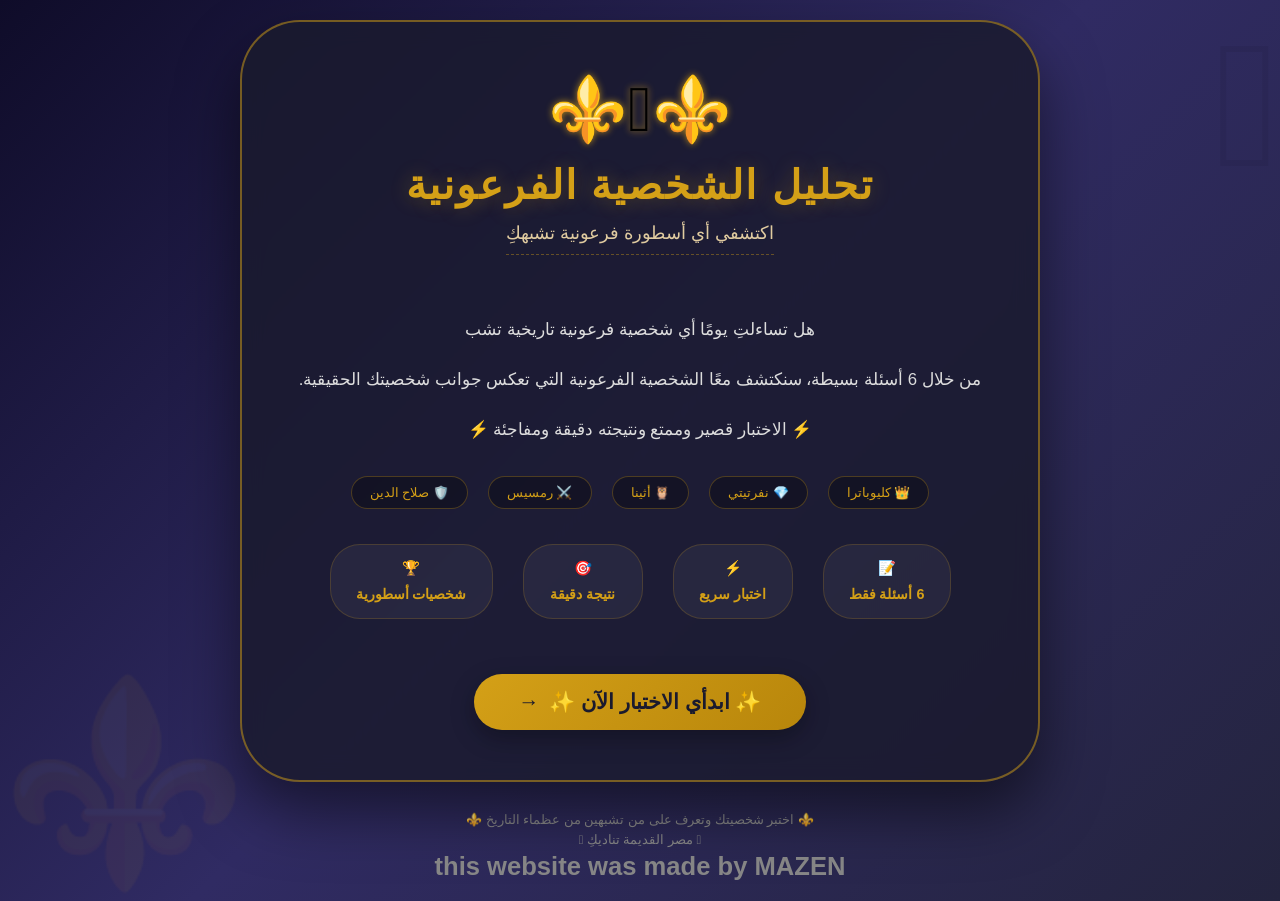
==== index.html @ 69eb9c25 "Add files via upload initial commit" ====
<!-- ============================================ -->
<!-- ملف: landing.html -->
<!-- صفحة الهبوط الرئيسية (Landing Page) -->
<!-- ============================================ -->
<!DOCTYPE html>
<html lang="ar" dir="rtl">

<head>
    <meta charset="UTF-8">
    <meta name="viewport" content="width=device-width, initial-scale=1.0, user-scalable=yes">
    <meta name="description" content="اختبار تحليل الشخصية الفرعونية - اكتشف أي شخصية فرعونية تشبهك من خلال 6 أسئلة بسيطة">
    <title>تحليل الشخصية الفرعونية | اكتشف شخصيتك الحقيقية</title>
    <link rel="stylesheet" href="style-landing.css">
</head>

<body>

    <div class="landing-container">
        <div class="landing-card">
            
            <div class="crown-icon">⚜️𓋹⚜️</div>
            
            <h1>تحليل الشخصية الفرعونية</h1>
            <div class="subtitle">اكتشفي أي أسطورة فرعونية تشبهكِ</div>
            
            <div class="description">
                <p>هل تساءلتِ يومًا أي شخصية فرعونية تاريخية تشبهكِ في صفاتك وتفكيرك وسلوكك؟</p>
                <p>من خلال 6 أسئلة بسيطة، سنكتشف معًا الشخصية الفرعونية التي تعكس جوانب شخصيتك الحقيقية.</p>
                <p>⚡ الاختبار قصير وممتع ونتيجته دقيقة ومفاجئة ⚡</p>
            </div>
            
            <!-- معاينة سريعة لبعض الشخصيات -->
            <div class="characters-preview">
                <div class="char-preview">👑 كليوباترا</div>
                <div class="char-preview">💎 نفرتيتي</div>
                <div class="char-preview">🦉 أثينا</div>
                <div class="char-preview">⚔️ رمسيس</div>
                <div class="char-preview">🛡️ صلاح الدين</div>
            </div>
            
            <!-- ميزات اللعبة -->
            <div class="features">
                <div class="feature">
                    <span class="feature-icon">📝</span>
                    <span>6 أسئلة فقط</span>
                </div>
                <div class="feature">
                    <span class="feature-icon">⚡</span>
                    <span>اختبار سريع</span>
                </div>
                <div class="feature">
                    <span class="feature-icon">🎯</span>
                    <span>نتيجة دقيقة</span>
                </div>
                <div class="feature">
                    <span class="feature-icon">🏆</span>
                    <span>شخصيات أسطورية</span>
                </div>
            </div>
            
            <!-- زر البدء -->
            <button class="start-btn" id="startButton">
                ✨ ابدأي الاختبار الآن ✨
                <span>→</span>
            </button>
            
        </div>
        
        <div class="landing-footer">
            <p>⚜️ اختبر شخصيتك وتعرف على من تشبهين من عظماء التاريخ ⚜️</p>
            <p>𓋹 مصر القديمة تناديكِ 𓋹</p>

            <h1>this website was made by MAZEN </h1>
        </div>
    </div>

    <script src="script-landing.js"></script>
</body>

</html>
---- style-landing.css ----
/* ============================================ */
/* ملف: style-landing.css */
/* أنماط صفحة الهبوط (Landing Page) */
/* ============================================ */

* {
    margin: 0;
    padding: 0;
    box-sizing: border-box;
}

body {
    font-family: 'Segoe UI', 'Tahoma', 'Geneva', 'Verdana', sans-serif;
    min-height: 100vh;
    background: linear-gradient(135deg, #0f0c29 0%, #302b63 50%, #24243e 100%);
    display: flex;
    justify-content: center;
    align-items: center;
    padding: 20px;
    position: relative;
    overflow-x: hidden;
}

/* خلفية زخارف فرعونية متحركة */
body::before {
    content: "⚜️";
    position: absolute;
    font-size: 200px;
    opacity: 0.05;
    bottom: 0;
    left: 0;
    pointer-events: none;
}

body::after {
    content: "𓋹";
    position: absolute;
    font-size: 180px;
    opacity: 0.05;
    top: 0;
    right: 0;
    pointer-events: none;
}

/* الحاوية الرئيسية */
.landing-container {
    max-width: 800px;
    width: 100%;
    margin: 0 auto;
    animation: fadeInUp 0.8s ease-out;
}

@keyframes fadeInUp {
    from {
        opacity: 0;
        transform: translateY(40px);
    }
    to {
        opacity: 1;
        transform: translateY(0);
    }
}

/* البطاقة الرئيسية */
.landing-card {
    background: rgba(26, 26, 46, 0.85);
    backdrop-filter: blur(12px);
    border-radius: 60px;
    padding: 50px 40px;
    text-align: center;
    border: 2px solid rgba(212, 160, 23, 0.5);
    box-shadow: 0 30px 60px rgba(0, 0, 0, 0.5);
    transition: transform 0.3s ease, box-shadow 0.3s ease;
}

.landing-card:hover {
    transform: translateY(-5px);
    box-shadow: 0 40px 80px rgba(0, 0, 0, 0.6);
    border-color: rgba(212, 160, 23, 0.8);
}

/* التاج/الرمز العلوي */
.crown-icon {
    font-size: 4rem;
    margin-bottom: 15px;
    animation: float 3s ease-in-out infinite;
}

@keyframes float {
    0%, 100% { transform: translateY(0); }
    50% { transform: translateY(-10px); }
}

/* العنوان الرئيسي */
.landing-card h1 {
    font-size: 2.5rem;
    color: #d4a017;
    margin-bottom: 15px;
    font-weight: 800;
    letter-spacing: 2px;
    text-shadow: 0 0 20px rgba(212, 160, 23, 0.3);
}

/* العبارة الفرعية */
.subtitle {
    font-size: 1.1rem;
    color: #e0cba0;
    margin-bottom: 30px;
    border-bottom: 1px dashed rgba(212, 160, 23, 0.4);
    display: inline-block;
    padding-bottom: 10px;
}

/* وصف اللعبة */
.description {
    text-align: center;
    margin: 30px 0;
    line-height: 1.8;
}

.description p {
    color: #ddd;
    font-size: 1.05rem;
    margin-bottom: 20px;
}

/* ميزات اللعبة */
.features {
    display: flex;
    justify-content: center;
    gap: 30px;
    flex-wrap: wrap;
    margin: 35px 0;
}

.feature {
    background: rgba(255, 255, 255, 0.05);
    border-radius: 30px;
    padding: 15px 25px;
    text-align: center;
    min-width: 120px;
    transition: all 0.3s;
    border: 1px solid rgba(212, 160, 23, 0.2);
}

.feature:hover {
    background: rgba(212, 160, 23, 0.1);
    transform: translateY(-3px);
    border-color: rgba(212, 160, 23, 0.5);
}

.feature-icon {
    font-size: 2rem;
    margin-bottom: 8px;
    display: block;
}

.feature span {
    color: #d4a017;
    font-weight: bold;
    font-size: 0.9rem;
}

/* زر البدء */
.start-btn {
    background: linear-gradient(135deg, #d4a017, #b8860b);
    border: none;
    padding: 16px 45px;
    font-size: 1.3rem;
    font-weight: bold;
    color: #1a1a2e;
    border-radius: 60px;
    cursor: pointer;
    transition: all 0.3s ease;
    margin-top: 20px;
    font-family: inherit;
    box-shadow: 0 8px 25px rgba(0, 0, 0, 0.3);
    display: inline-flex;
    align-items: center;
    gap: 10px;
}

.start-btn:hover {
    transform: scale(1.05);
    background: linear-gradient(135deg, #e6b422, #c4940a);
    box-shadow: 0 12px 35px rgba(212, 160, 23, 0.4);
}

.start-btn:active {
    transform: scale(0.98);
}

/* تذييل الصفحة */
.landing-footer {
    margin-top: 30px;
    font-size: 0.8rem;
    color: #888;
    text-align: center;
}

.landing-footer p {
    margin: 5px 0;
}

/* الشخصيات المصغرة */
.characters-preview {
    display: flex;
    justify-content: center;
    gap: 20px;
    margin: 30px 0 20px;
    flex-wrap: wrap;
}

.char-preview {
    background: rgba(0, 0, 0, 0.3);
    border-radius: 50px;
    padding: 8px 18px;
    font-size: 0.8rem;
    color: #d4a017;
    display: inline-flex;
    align-items: center;
    gap: 8px;
    border: 1px solid rgba(212, 160, 23, 0.3);
}

/* responsive */
@media (max-width: 600px) {
    .landing-card {
        padding: 35px 25px;
    }
    
    .landing-card h1 {
        font-size: 1.8rem;
    }
    
    .description p {
        font-size: 0.95rem;
    }
    
    .features {
        gap: 15px;
    }
    
    .feature {
        padding: 10px 18px;
        min-width: 90px;
    }
    
    .start-btn {
        padding: 12px 30px;
        font-size: 1.1rem;
    }
    
    .char-preview {
        font-size: 0.7rem;
        padding: 5px 12px;
    }
}
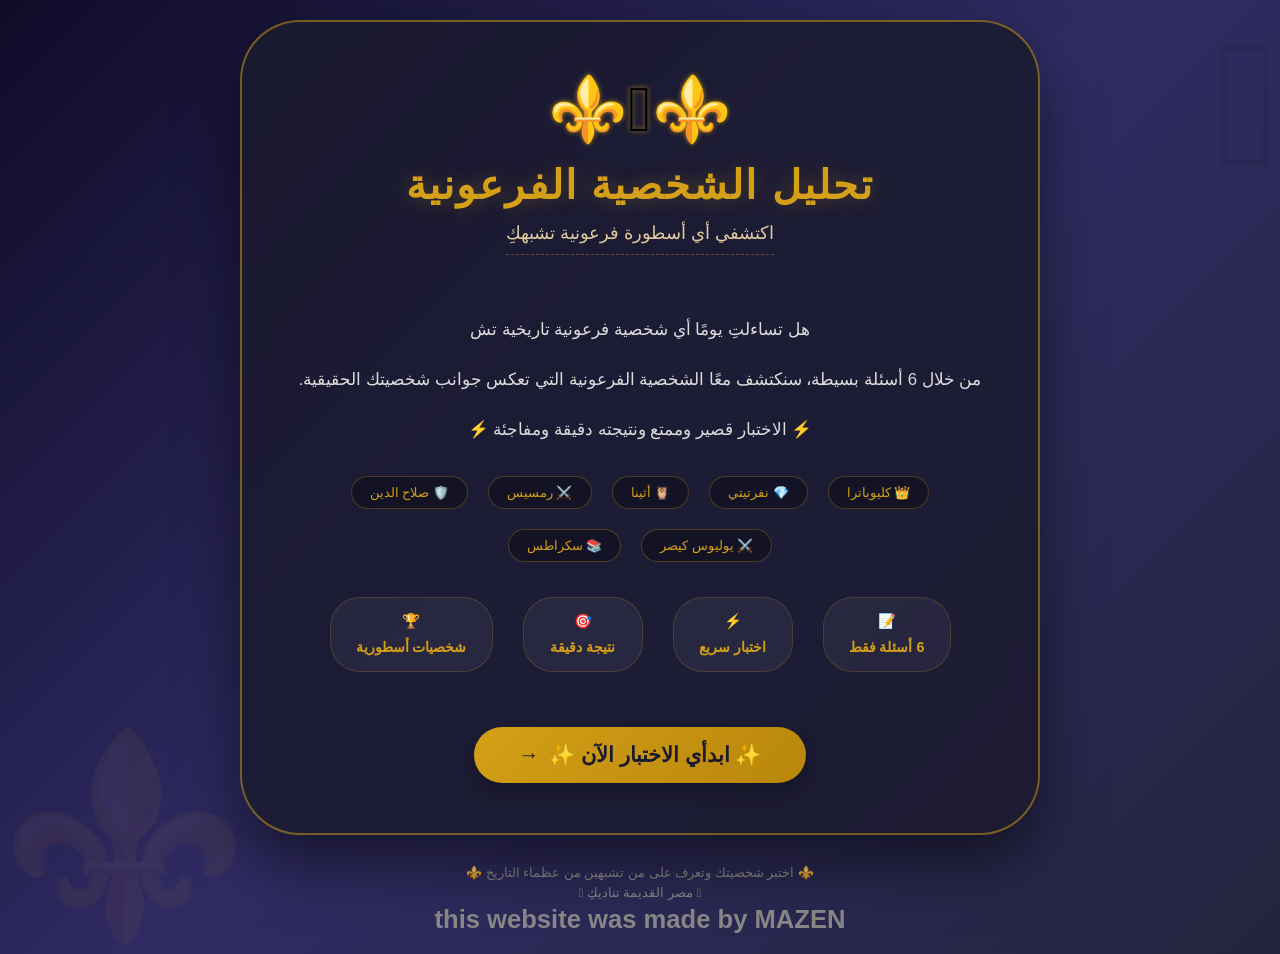
==== commit af6b2dce: "Add files via upload 2nd version fix index missing characters" ====
--- a/index.html
+++ b/index.html
@@ -36,6 +36,9 @@
                 <div class="char-preview">🦉 أثينا</div>
                 <div class="char-preview">⚔️ رمسيس</div>
                 <div class="char-preview">🛡️ صلاح الدين</div>
+                <div class="char-preview">⚔️ يوليوس كيصر</div>
+                <div class="char-preview">📚 سكراطس</div>
+
             </div>
             
             <!-- ميزات اللعبة -->
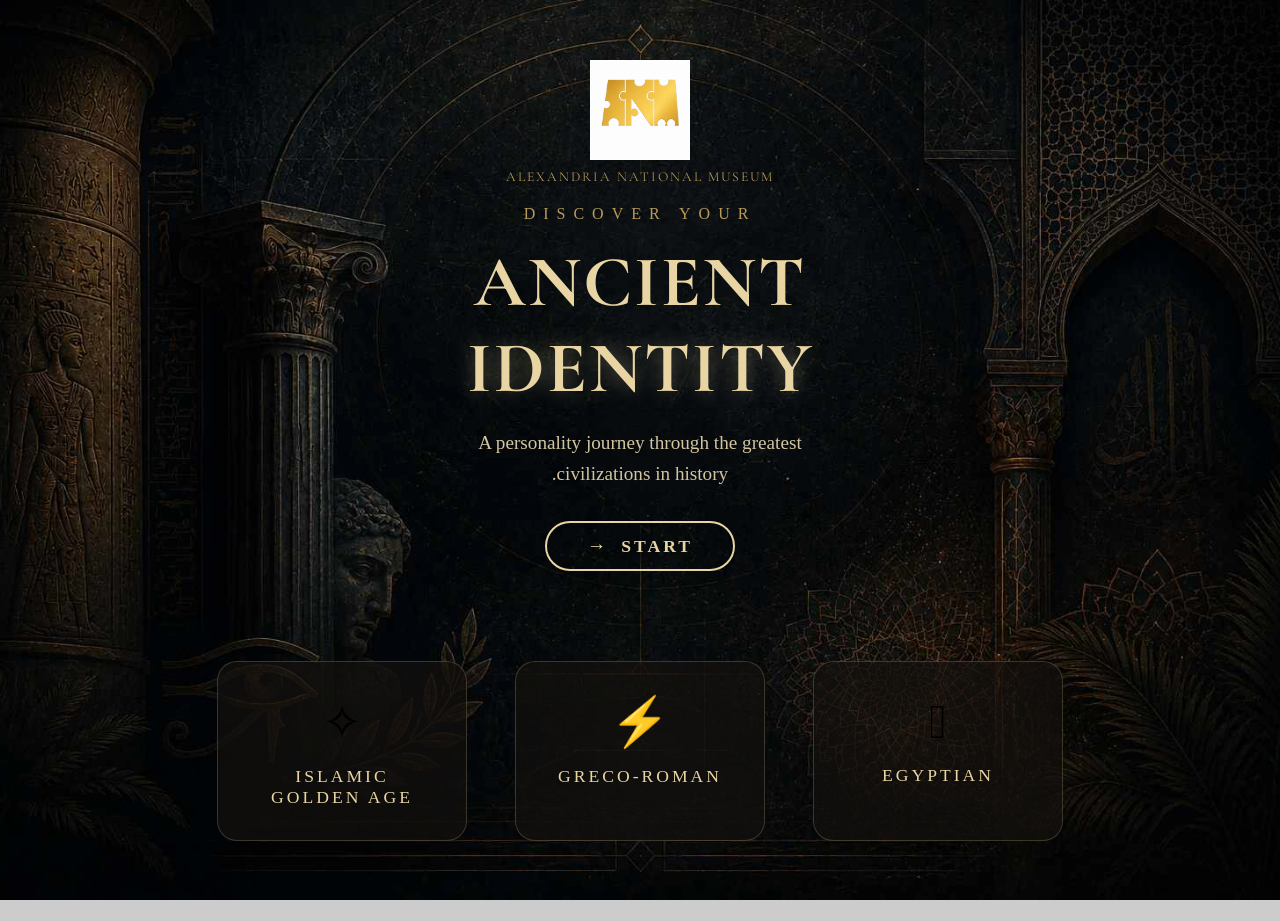
==== commit acaea8cc: "Add files via upload final product" ====
--- a/index.html
+++ b/index.html
@@ -1,81 +1,67 @@
-<!-- ============================================ -->
-<!-- ملف: landing.html -->
-<!-- صفحة الهبوط الرئيسية (Landing Page) -->
-<!-- ============================================ -->
 <!DOCTYPE html>
-<html lang="ar" dir="rtl">
+<html lang="en" dir="rtl">
 
 <head>
     <meta charset="UTF-8">
     <meta name="viewport" content="width=device-width, initial-scale=1.0, user-scalable=yes">
-    <meta name="description" content="اختبار تحليل الشخصية الفرعونية - اكتشف أي شخصية فرعونية تشبهك من خلال 6 أسئلة بسيطة">
-    <title>تحليل الشخصية الفرعونية | اكتشف شخصيتك الحقيقية</title>
+    <title>Ancient Identity | Discover Your Ancient Personality</title>
     <link rel="stylesheet" href="style-landing.css">
+    <link
+        href="https://fonts.googleapis.com/css2?family=Cinema+Decorative:wght@400;700;900&family=Cormorant+Garamond:wght@300;400;500;600;700&display=swap"
+        rel="stylesheet">
 </head>
 
 <body>
 
-    <div class="landing-container">
-        <div class="landing-card">
-            
-            <div class="crown-icon">⚜️𓋹⚜️</div>
-            
-            <h1>تحليل الشخصية الفرعونية</h1>
-            <div class="subtitle">اكتشفي أي أسطورة فرعونية تشبهكِ</div>
-            
-            <div class="description">
-                <p>هل تساءلتِ يومًا أي شخصية فرعونية تاريخية تشبهكِ في صفاتك وتفكيرك وسلوكك؟</p>
-                <p>من خلال 6 أسئلة بسيطة، سنكتشف معًا الشخصية الفرعونية التي تعكس جوانب شخصيتك الحقيقية.</p>
-                <p>⚡ الاختبار قصير وممتع ونتيجته دقيقة ومفاجئة ⚡</p>
+    <!-- Hero Section -->
+    <section class="hero">
+        <div class="hero-overlay"></div>
+        
+        <!-- Logo Section - Appears at the very top with text below -->
+        <div class="logo-container">
+            <div class="logo-wrapper">
+                <img src="logo.png" alt="Ancient Identity Logo" class="site-logo" id="siteLogo">
             </div>
-            
-            <!-- معاينة سريعة لبعض الشخصيات -->
-            <div class="characters-preview">
-                <div class="char-preview">👑 كليوباترا</div>
-                <div class="char-preview">💎 نفرتيتي</div>
-                <div class="char-preview">🦉 أثينا</div>
-                <div class="char-preview">⚔️ رمسيس</div>
-                <div class="char-preview">🛡️ صلاح الدين</div>
-                <div class="char-preview">⚔️ يوليوس كيصر</div>
-                <div class="char-preview">📚 سكراطس</div>
-
+            <div class="museum-text">
+                <p>Alexandria National Museum</p>
             </div>
-            
-            <!-- ميزات اللعبة -->
-            <div class="features">
-                <div class="feature">
-                    <span class="feature-icon">📝</span>
-                    <span>6 أسئلة فقط</span>
+        </div>
+        
+        <div class="hero-content">
+            <div class="hero-tagline">DISCOVER YOUR</div>
+            <h1 class="hero-title">
+                ANCIENT<br>
+                <span class="highlight">IDENTITY</span><br>
+            </h1>
+            <p class="hero-subtitle">
+                A personality journey through the greatest<br>
+                civilizations in history.
+            </p>
+            <button class="start-journey-btn" id="startJourneyBtn">
+                START <span class="arrow">→</span>
+            </button>
+        </div>
+        
+        <div class="civ-wrapper">
+            <div class="civ-container">
+                <div class="civ-card" data-civ="egyptian">
+                    <div class="civ-icon">𓋹</div>
+                    <h3>EGYPTIAN</h3>
+                    <div class="civ-glow"></div>
                 </div>
-                <div class="feature">
-                    <span class="feature-icon">⚡</span>
-                    <span>اختبار سريع</span>
+                <div class="civ-card" data-civ="greco">
+                    <div class="civ-icon">⚡</div>
+                    <h3>GRECO-ROMAN</h3>
+                    <div class="civ-glow"></div>
                 </div>
-                <div class="feature">
-                    <span class="feature-icon">🎯</span>
-                    <span>نتيجة دقيقة</span>
-                </div>
-                <div class="feature">
-                    <span class="feature-icon">🏆</span>
-                    <span>شخصيات أسطورية</span>
+                <div class="civ-card" data-civ="islamic">
+                    <div class="civ-icon">✧</div>
+                    <h3>ISLAMIC GOLDEN AGE</h3>
+                    <div class="civ-glow"></div>
                 </div>
             </div>
-            
-            <!-- زر البدء -->
-            <button class="start-btn" id="startButton">
-                ✨ ابدأي الاختبار الآن ✨
-                <span>→</span>
-            </button>
-            
         </div>
-        
-        <div class="landing-footer">
-            <p>⚜️ اختبر شخصيتك وتعرف على من تشبهين من عظماء التاريخ ⚜️</p>
-            <p>𓋹 مصر القديمة تناديكِ 𓋹</p>
-
-            <h1>this website was made by MAZEN </h1>
-        </div>
-    </div>
+    </section>
 
     <script src="script-landing.js"></script>
 </body>
--- a/style-landing.css
+++ b/style-landing.css
@@ -1,6 +1,5 @@
 /* ============================================ */
-/* ملف: style-landing.css */
-/* أنماط صفحة الهبوط (Landing Page) */
+/* style-landing.css - Updated Logo Section */
 /* ============================================ */
 
 * {
@@ -10,44 +9,148 @@
 }
 
 body {
-    font-family: 'Segoe UI', 'Tahoma', 'Geneva', 'Verdana', sans-serif;
+    background-image: url('background.jpg');
+    background-size: cover;
+    background-position: center center;
+    background-attachment: fixed;
+    background-repeat: no-repeat;
+    position: relative;
     min-height: 100vh;
-    background: linear-gradient(135deg, #0f0c29 0%, #302b63 50%, #24243e 100%);
+}
+
+Dark overlay for better text readability
+body::before {
+    content: "";
+    position: fixed;
+    top: 0;
+    left: 0;
+    width: 50%;
+    height: 50%;
+    background: rgba(0, 0, 0, 0.55);
+    z-index: 0;
+    pointer-events: none;
+}
+
+/* Responsive background scaling for all devices */
+@media (max-width: 768px) {
+    body {
+        background-size: cover;
+        background-position: center top;
+        background-attachment: scroll;
+    }
+}
+
+@media (max-width: 480px) {
+    body {
+        background-size: cover;
+        background-position: center center;
+    }
+}
+
+/* ===== Hero Section ===== */
+.hero {
+    min-height: 100vh;
+    display: flex;
+    flex-direction: column;
+    align-items: center;
+    justify-content: center;
+    text-align: center;
+    position: relative;
+    padding: 60px 20px 80px;
+    z-index: 1;
+}
+
+/* ===== Logo Container - At the very top ===== */
+.logo-container {
+    position: relative;
+    display: flex;
+    flex-direction: column;
+    align-items: center;
+    justify-content: center;
+    margin-bottom: 20px;
+    z-index: 10;
+}
+
+.logo-wrapper {
     display: flex;
     justify-content: center;
     align-items: center;
-    padding: 20px;
-    position: relative;
-    overflow-x: hidden;
-}
-
-/* خلفية زخارف فرعونية متحركة */
-body::before {
-    content: "⚜️";
+    margin-bottom: 8px;
+}
+
+.site-logo {
+    max-width: 100px;
+    width: auto;
+    height: auto;
+    transition: all 0.3s ease;
+    filter: drop-shadow(0 4px 15px rgba(0, 0, 0, 0.3));
+    /* Remove white background - make image transparent */
+    background: transparent;
+    display: block;
+}
+
+.museum-text {
+    text-align: center;
+}
+
+.museum-text p {
+    color: #b89a5a;
+    font-size: 0.85rem;
+    letter-spacing: 2px;
+    font-weight: 400;
+    font-family: 'Cormorant Garamond', serif;
+    margin: 0;
+    text-transform: uppercase;
+    text-shadow: 0 1px 3px rgba(0, 0, 0, 0.3);
+}
+
+/* Responsive logo sizing */
+@media (max-width: 768px) {
+    .site-logo {
+        max-width: 75px;
+    }
+    
+    .museum-text p {
+        font-size: 0.75rem;
+        letter-spacing: 1.5px;
+    }
+    
+    .hero {
+        padding-top: 50px;
+    }
+}
+
+@media (max-width: 480px) {
+    .site-logo {
+        max-width: 60px;
+    }
+    
+    .museum-text p {
+        font-size: 0.65rem;
+        letter-spacing: 1px;
+    }
+    
+    .hero {
+        padding-top: 40px;
+    }
+}
+
+.hero-overlay {
     position: absolute;
-    font-size: 200px;
-    opacity: 0.05;
-    bottom: 0;
+    top: 0;
     left: 0;
+    width: 100%;
+    height: 100%;
     pointer-events: none;
-}
-
-body::after {
-    content: "𓋹";
-    position: absolute;
-    font-size: 180px;
-    opacity: 0.05;
-    top: 0;
-    right: 0;
-    pointer-events: none;
-}
-
-/* الحاوية الرئيسية */
-.landing-container {
-    max-width: 800px;
-    width: 100%;
-    margin: 0 auto;
+    background: rgba(0, 0, 0, 0.2);
+}
+
+.hero-content {
+    position: relative;
+    z-index: 2;
+    max-width: 900px;
     animation: fadeInUp 0.8s ease-out;
+    margin-bottom: 60px;
 }
 
 @keyframes fadeInUp {
@@ -61,198 +164,292 @@
     }
 }
 
-/* البطاقة الرئيسية */
-.landing-card {
-    background: rgba(26, 26, 46, 0.85);
-    backdrop-filter: blur(12px);
-    border-radius: 60px;
-    padding: 50px 40px;
-    text-align: center;
-    border: 2px solid rgba(212, 160, 23, 0.5);
-    box-shadow: 0 30px 60px rgba(0, 0, 0, 0.5);
-    transition: transform 0.3s ease, box-shadow 0.3s ease;
-}
-
-.landing-card:hover {
-    transform: translateY(-5px);
-    box-shadow: 0 40px 80px rgba(0, 0, 0, 0.6);
-    border-color: rgba(212, 160, 23, 0.8);
-}
-
-/* التاج/الرمز العلوي */
-.crown-icon {
-    font-size: 4rem;
-    margin-bottom: 15px;
-    animation: float 3s ease-in-out infinite;
-}
-
-@keyframes float {
-    0%, 100% { transform: translateY(0); }
-    50% { transform: translateY(-10px); }
-}
-
-/* العنوان الرئيسي */
-.landing-card h1 {
-    font-size: 2.5rem;
-    color: #d4a017;
-    margin-bottom: 15px;
-    font-weight: 800;
+.hero-tagline {
+    font-size: 1rem;
+    letter-spacing: 8px;
+    color: #b89a5a;
+    margin-bottom: 1rem;
+    font-weight: 300;
+}
+
+.hero-title {
+    font-size: 4.5rem;
+    font-weight: 700;
+    line-height: 1.2;
+    margin-bottom: 1rem;
+    font-family: 'Cinema Decorative', 'Cormorant Garamond', serif;
     letter-spacing: 2px;
-    text-shadow: 0 0 20px rgba(212, 160, 23, 0.3);
-}
-
-/* العبارة الفرعية */
-.subtitle {
+    color: #e8d5a3;
+}
+
+.hero-title .highlight {
+    color: #e8d5a3;
+    text-shadow: 0 0 20px rgba(232, 213, 163, 0.4);
+    display: inline-block;
+}
+
+.hero-subtitle {
+    font-size: 1.2rem;
+    color: #d4c5a0;
+    margin-bottom: 2rem;
+    line-height: 1.6;
+}
+
+.start-journey-btn {
+    background: transparent;
+    border: 2px solid #e8d5a3;
+    color: #e8d5a3;
+    padding: 12px 40px;
     font-size: 1.1rem;
-    color: #e0cba0;
-    margin-bottom: 30px;
-    border-bottom: 1px dashed rgba(212, 160, 23, 0.4);
-    display: inline-block;
-    padding-bottom: 10px;
-}
-
-/* وصف اللعبة */
-.description {
-    text-align: center;
-    margin: 30px 0;
-    line-height: 1.8;
-}
-
-.description p {
-    color: #ddd;
-    font-size: 1.05rem;
-    margin-bottom: 20px;
-}
-
-/* ميزات اللعبة */
-.features {
+    font-weight: 600;
+    letter-spacing: 3px;
+    cursor: pointer;
+    transition: all 0.4s;
+    font-family: inherit;
+    display: inline-flex;
+    align-items: center;
+    gap: 12px;
+    border-radius: 100px;
+}
+
+.start-journey-btn:hover {
+    background: #e8d5a3;
+    color: #0a0a0a;
+    transform: translateY(-3px);
+    box-shadow: 0 10px 30px rgba(232, 213, 163, 0.2);
+}
+
+.start-journey-btn .arrow {
+    font-size: 1.2rem;
+    transition: transform 0.3s;
+}
+
+.start-journey-btn:hover .arrow {
+    transform: translateX(5px);
+}
+
+/* ===== Civilizations Wrapper ===== */
+.civ-wrapper {
+    position: relative;
+    z-index: 2;
+    width: 100%;
+    margin-top: 30px;
+    animation: fadeInUp 1s ease-out 0.2s both;
+}
+
+.civ-container {
     display: flex;
     justify-content: center;
-    gap: 30px;
+    gap: 3rem;
     flex-wrap: wrap;
-    margin: 35px 0;
-}
-
-.feature {
-    background: rgba(255, 255, 255, 0.05);
+    max-width: 1200px;
+    margin: 0 auto;
+}
+
+.civ-card {
+    background: rgba(20, 18, 15, 0.7);
+    backdrop-filter: blur(8px);
+    border: 1px solid rgba(232, 213, 163, 0.2);
+    border-radius: 20px;
+    padding: 2rem 2rem;
+    width: 250px;
+    text-align: center;
+    cursor: pointer;
+    transition: all 0.4s;
+    position: relative;
+    overflow: hidden;
+}
+
+.civ-card:hover {
+    transform: translateY(-10px);
+    border-color: #e8d5a3;
+    box-shadow: 0 20px 40px rgba(0, 0, 0, 0.5);
+}
+
+.civ-icon {
+    font-size: 3rem;
+    margin-bottom: 1rem;
+    transition: all 0.3s;
+}
+
+.civ-card:hover .civ-icon {
+    transform: scale(1.1);
+    text-shadow: 0 0 15px #e8d5a3;
+}
+
+.civ-card h3 {
+    font-size: 1.1rem;
+    letter-spacing: 3px;
+    font-weight: 500;
+    color: #e8d5a3;
+}
+
+.civ-glow {
+    position: absolute;
+    bottom: -50%;
+    left: -50%;
+    width: 200%;
+    height: 200%;
+    background: radial-gradient(circle, rgba(232, 213, 163, 0.1) 0%, transparent 70%);
+    opacity: 0;
+    transition: opacity 0.4s;
+    pointer-events: none;
+}
+
+.civ-card:hover .civ-glow {
+    opacity: 1;
+}
+
+/* ===== Modal Styles ===== */
+.civ-modal {
+    display: none;
+    position: fixed;
+    top: 0;
+    left: 0;
+    width: 100%;
+    height: 100%;
+    background: rgba(0, 0, 0, 0.95);
+    backdrop-filter: blur(8px);
+    z-index: 2000;
+    justify-content: center;
+    align-items: center;
+}
+
+.modal-content {
+    background: linear-gradient(135deg, #1a1612, #0f0d0a);
+    border: 2px solid #e8d5a3;
     border-radius: 30px;
-    padding: 15px 25px;
+    padding: 40px;
+    max-width: 500px;
+    width: 90%;
     text-align: center;
-    min-width: 120px;
+    position: relative;
+    animation: modalFadeIn 0.4s;
+}
+
+@keyframes modalFadeIn {
+    from {
+        opacity: 0;
+        transform: scale(0.9);
+    }
+    to {
+        opacity: 1;
+        transform: scale(1);
+    }
+}
+
+.modal-close {
+    position: absolute;
+    top: 15px;
+    right: 20px;
+    font-size: 2rem;
+    cursor: pointer;
+    color: #e8d5a3;
     transition: all 0.3s;
-    border: 1px solid rgba(212, 160, 23, 0.2);
-}
-
-.feature:hover {
-    background: rgba(212, 160, 23, 0.1);
-    transform: translateY(-3px);
-    border-color: rgba(212, 160, 23, 0.5);
-}
-
-.feature-icon {
-    font-size: 2rem;
-    margin-bottom: 8px;
-    display: block;
-}
-
-.feature span {
-    color: #d4a017;
-    font-weight: bold;
-    font-size: 0.9rem;
-}
-
-/* زر البدء */
-.start-btn {
-    background: linear-gradient(135deg, #d4a017, #b8860b);
-    border: none;
-    padding: 16px 45px;
-    font-size: 1.3rem;
-    font-weight: bold;
-    color: #1a1a2e;
-    border-radius: 60px;
-    cursor: pointer;
-    transition: all 0.3s ease;
-    margin-top: 20px;
-    font-family: inherit;
-    box-shadow: 0 8px 25px rgba(0, 0, 0, 0.3);
-    display: inline-flex;
-    align-items: center;
-    gap: 10px;
-}
-
-.start-btn:hover {
-    transform: scale(1.05);
-    background: linear-gradient(135deg, #e6b422, #c4940a);
-    box-shadow: 0 12px 35px rgba(212, 160, 23, 0.4);
-}
-
-.start-btn:active {
-    transform: scale(0.98);
-}
-
-/* تذييل الصفحة */
-.landing-footer {
-    margin-top: 30px;
-    font-size: 0.8rem;
-    color: #888;
-    text-align: center;
-}
-
-.landing-footer p {
-    margin: 5px 0;
-}
-
-/* الشخصيات المصغرة */
-.characters-preview {
-    display: flex;
-    justify-content: center;
-    gap: 20px;
-    margin: 30px 0 20px;
-    flex-wrap: wrap;
-}
-
-.char-preview {
-    background: rgba(0, 0, 0, 0.3);
-    border-radius: 50px;
-    padding: 8px 18px;
-    font-size: 0.8rem;
-    color: #d4a017;
-    display: inline-flex;
-    align-items: center;
-    gap: 8px;
-    border: 1px solid rgba(212, 160, 23, 0.3);
-}
-
-/* responsive */
-@media (max-width: 600px) {
-    .landing-card {
-        padding: 35px 25px;
-    }
-    
-    .landing-card h1 {
+}
+
+.modal-close:hover {
+    transform: rotate(90deg);
+}
+
+.modal-icon {
+    font-size: 3rem;
+    margin-bottom: 15px;
+}
+
+.modal-content h2 {
+    font-size: 1.8rem;
+    margin-bottom: 15px;
+    letter-spacing: 2px;
+    color: #e8d5a3;
+}
+
+.modal-content p {
+    color: #c4b68a;
+    line-height: 1.6;
+}
+
+/* ===== Responsive Design ===== */
+@media (max-width: 768px) {
+    .hero {
+        padding: 50px 20px 60px;
+    }
+    
+    .hero-title {
+        font-size: 2.5rem;
+    }
+    
+    .hero-subtitle {
+        font-size: 1rem;
+    }
+    
+    .hero-content {
+        margin-bottom: 40px;
+    }
+    
+    .civ-card {
+        width: 200px;
+        padding: 1.5rem;
+    }
+    
+    .civ-card h3 {
+        font-size: 0.9rem;
+    }
+    
+    .start-journey-btn {
+        padding: 10px 30px;
+        font-size: 1rem;
+    }
+    
+    .civ-container {
+        gap: 1.5rem;
+    }
+}
+
+@media (max-width: 480px) {
+    .hero {
+        padding: 40px 20px 50px;
+    }
+    
+    .hero-title {
+        font-size: 2rem;
+    }
+    
+    .hero-tagline {
+        font-size: 0.8rem;
+        letter-spacing: 5px;
+    }
+    
+    .civ-container {
+        gap: 1rem;
+    }
+    
+    .civ-card {
+        width: 140px;
+        padding: 1rem;
+    }
+    
+    .civ-icon {
         font-size: 1.8rem;
     }
     
-    .description p {
-        font-size: 0.95rem;
-    }
-    
-    .features {
-        gap: 15px;
-    }
-    
-    .feature {
-        padding: 10px 18px;
-        min-width: 90px;
-    }
-    
-    .start-btn {
-        padding: 12px 30px;
-        font-size: 1.1rem;
-    }
-    
-    .char-preview {
+    .civ-card h3 {
         font-size: 0.7rem;
-        padding: 5px 12px;
+        letter-spacing: 1px;
+    }
+}
+
+/* Large screens */
+@media (min-width: 1920px) {
+    body {
+        background-size: cover;
+    }
+    
+    .hero-title {
+        font-size: 5.5rem;
+    }
+    
+    .site-logo {
+        max-width: 120px;
     }
 }
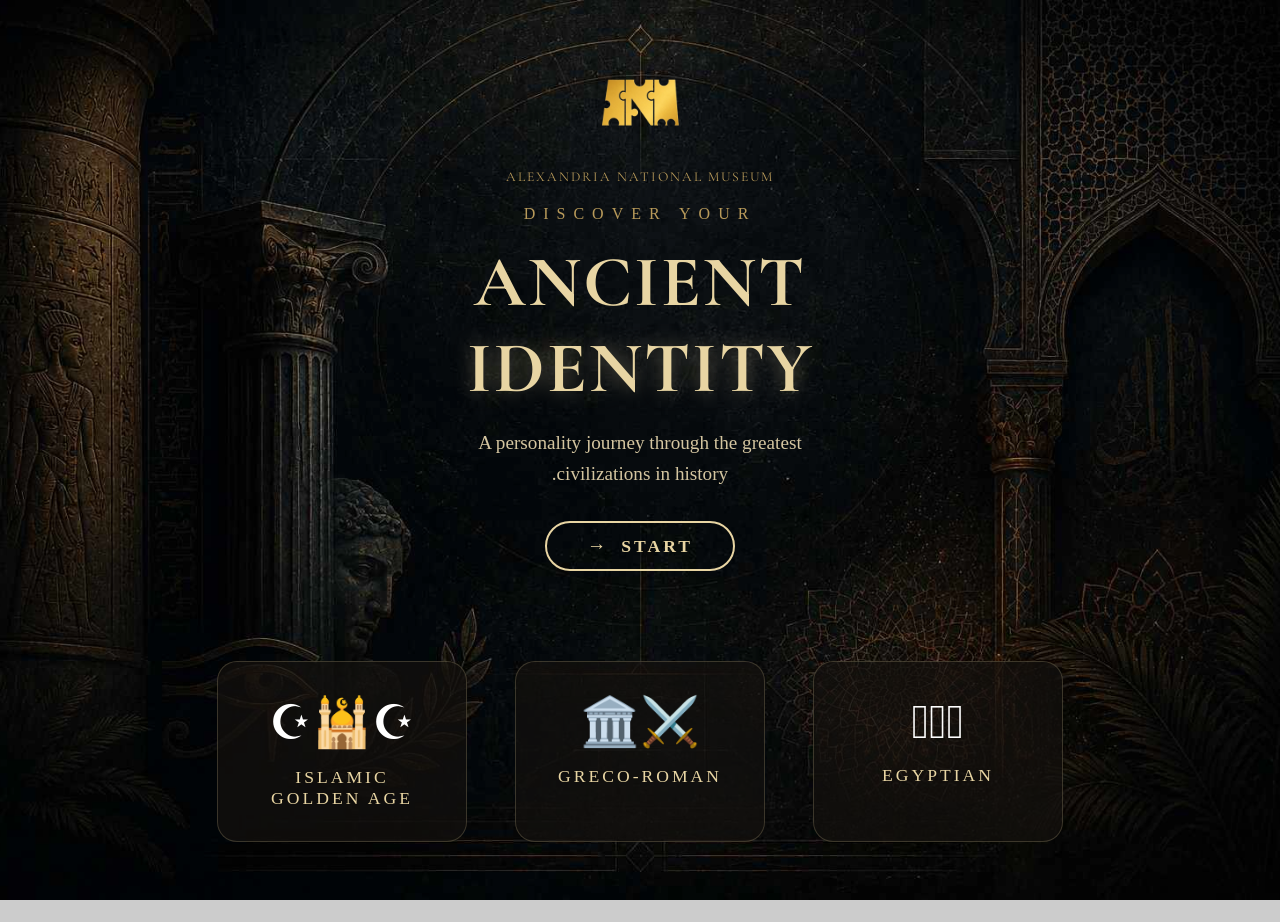
==== commit 52dfcde5: "Add files via upload" ====
--- a/index.html
+++ b/index.html
@@ -45,17 +45,17 @@
         <div class="civ-wrapper">
             <div class="civ-container">
                 <div class="civ-card" data-civ="egyptian">
-                    <div class="civ-icon">𓋹</div>
+                    <div class="civ-icon" style="color: white;">𓂀𓋹𓃠</div>
                     <h3>EGYPTIAN</h3>
                     <div class="civ-glow"></div>
                 </div>
                 <div class="civ-card" data-civ="greco">
-                    <div class="civ-icon">⚡</div>
+                    <div class="civ-icon" style="color: white;">⚔️🏛️</div>
                     <h3>GRECO-ROMAN</h3>
                     <div class="civ-glow"></div>
                 </div>
                 <div class="civ-card" data-civ="islamic">
-                    <div class="civ-icon">✧</div>
+                    <div class="civ-icon" style="color: white;">☪🕌☪</div>
                     <h3>ISLAMIC GOLDEN AGE</h3>
                     <div class="civ-glow"></div>
                 </div>
